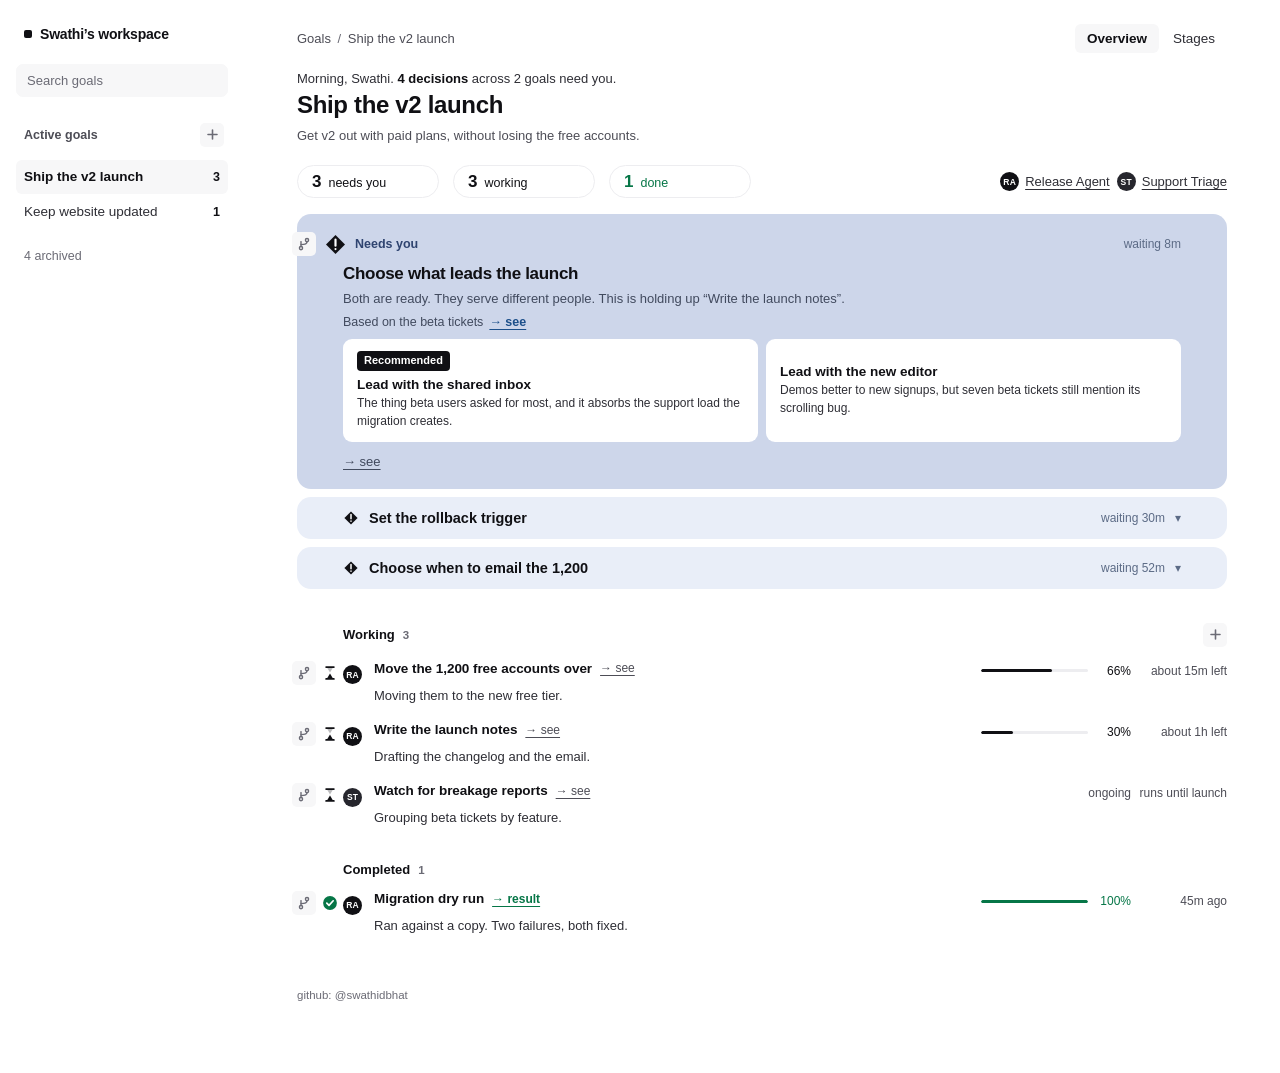
==== index.html @ 8995c0fb "Three calls to action, nothing else Every clickable label is now one of: → see, → result, + work. Wh" ====
<!doctype html>
<html lang="en">
  <head>
    <meta charset="utf-8" />
    <meta name="viewport" content="width=device-width, initial-scale=1" />
    <title>Goal Cockpit Prototype</title>
    <link rel="stylesheet" href="src/styles.css" />
  </head>
  <body>
    <svg width="0" height="0" style="position:absolute" aria-hidden="true">
      <defs>
        <symbol id="g-you" viewBox="0 0 16 16">
          <path d="M8 1.4 14.6 8 8 14.6 1.4 8Z" fill="#101014" />
          <path d="M8 4.6v4.2M8 11.1v.1" stroke="#fff" stroke-width="1.5" stroke-linecap="round" />
        </symbol>
        <symbol id="g-motion" viewBox="0 0 16 16">
          <path d="M4.1 2.1h7.8M4.1 13.9h7.8" fill="none" stroke="#101014" stroke-width="1.7" stroke-linecap="round" />
          <path d="M5.3 2.9h5.4L8 7.6Z" fill="#101014" opacity=".28" />
          <path d="M5.3 13.1h5.4L8 8.4Z" fill="#101014" />
        </symbol>
        <symbol id="g-done" viewBox="0 0 16 16">
          <circle cx="8" cy="8" r="6.9" fill="#067647" />
          <path d="m4.8 8.2 2.2 2.2 4.2-4.6" fill="none" stroke="#fff" stroke-width="1.7" stroke-linecap="round" stroke-linejoin="round" />
        </symbol>
        <symbol id="g-plus" viewBox="0 0 16 16"><path d="M8 3.2v9.6M3.2 8h9.6" /></symbol>
        <symbol id="g-branch" viewBox="0 0 16 16">
          <path d="M5 10.3V5.6" /><path d="M5 8.6c1.7 0 6-.4 6-2.9" />
          <circle cx="5" cy="12.1" r="1.6" /><circle cx="11" cy="4.1" r="1.6" />
        </symbol>
      </defs>
    </svg>

    <div class="frame">
    <div class="app">
      <aside class="sidebar">
        <div class="brand"><span class="mark"></span>Swathi’s workspace</div>
        <input class="goal-search" id="goalSearch" placeholder="Search goals" aria-label="Search goals" />
        <div class="side-head">
          <p class="label">Active goals</p>
          <button class="icon-add" id="addGoal" title="Add a goal" aria-label="Add a goal"><svg viewBox="0 0 16 16"><use href="#g-plus" /></svg></button>
        </div>
        <nav class="goals" id="goalList"></nav>
        <p class="side-empty" id="sideEmpty" style="display:none">No goals match.</p>
        <p class="archived">4 archived</p>
      </aside>

      <main>
        <div class="topline">
          <div class="crumbs">Goals <i>/</i> <span id="crumbGoal"></span><span id="crumbTail"></span></div>
          <div class="view-toggle"><button class="active" data-view="cockpit">Overview</button><button data-view="map">Stages</button></div>
        </div>
        <p class="greeting" id="greeting"></p>
        <h1 id="goalTitle"></h1>
        <p class="subtitle" id="goalSubtitle"></p>

        <div class="summary">
          <button class="stat you" data-filter="you"><b id="decisionCount">0</b><span>needs you</span></button>
          <button class="stat live" data-filter="motion"><b id="workCount">0</b><span>working</span></button>
          <button class="stat settled" data-filter="complete"><b id="completeCount">0</b><span>done</span></button>
          <div class="team" id="agentRoster"></div>
        </div>

        <section class="pane" id="cockpit">
          <div id="decisionZone"></div>
          <div id="workList"></div>
        </section>

        <section class="map-view" id="mapView">
          <div class="flow">
            <svg class="edge-layer" id="edgeLayer"></svg>
            <div class="col"><p class="colhead label">Learn</p><div id="colLearn"></div></div>
            <div class="col"><p class="colhead label">Decide</p><div id="colDecide"></div></div>
            <div class="col"><p class="colhead label">Build</p><div id="colBuild"></div></div>
          </div>
          <aside class="panel">
            <p class="p-state"><span id="panelGlyph"></span><span id="panelWord"></span></p>
            <h2 id="nodeTitle"></h2>
            <div id="panelMeter"></div>
            <p class="copy" id="nodeCopy"></p>
            <p class="p-why" id="nodeReason"></p>
            <div id="panelDep"></div>
            <div id="panelLatest"></div>
            <div id="panelResult"></div>
            <button class="panel-link p-add" id="branchFromNode">+ work</button>
          </aside>
        </section>

        <section class="chat-view" id="chatView">
          <div class="chat-top">
            <span id="chatAvatar"></span>
            <div class="chat-id"><h2 id="chatAgent"></h2><p id="chatContext"></p></div>
          </div>
          <div class="chat-thread" id="chatThread"></div>
          <div class="chat-composer">
            <input id="chatInput" aria-label="Message this agent" />
            <button class="primary" id="chatSend">Send</button>
          </div>
        </section>

        <p class="credit">github: @swathidbhat</p>
      </main>
    </div>
    </div>

    <div class="toast-wrap" id="toasts"></div>

    <div class="modal-backdrop" id="branchModal">
      <section class="modal" role="dialog" aria-modal="true" aria-labelledby="branchTitle">
        <div class="modal-top"><div><p class="label">Add work</p><h2 id="branchTitle">What do you want the agent to do?</h2></div><button class="close" data-close="branchModal">×</button></div>
        <p id="branchSource" class="source"></p>
        <p>It starts with everything the agents have worked out so far, then runs on its own, and stays visible on the goal.</p>
        <input id="branchName" />
        <p class="field-label label">What kind of work is it?</p>
        <div class="choices" id="branchKinds">
          <button class="choice selected" data-kind="Investigate"><b>Find something out</b><span>Look into a question before committing to anything.</span></button>
          <button class="choice" data-kind="Decide"><b>Get a decision</b><span>Put a choice in front of someone.</span></button>
          <button class="choice" data-kind="Create"><b>Make something</b><span>Produce a document, page, or draft.</span></button>
        </div>
        <div class="modal-footer"><button class="cancel" data-close="branchModal">Cancel</button><button class="primary" id="createBranch">+ work</button></div>
      </section>
    </div>

    <div class="modal-backdrop" id="proofModal">
      <section class="modal wide" role="dialog" aria-modal="true" aria-labelledby="proofTitle">
        <div class="modal-top"><div><p class="label">Completed work</p><h2 id="proofTitle"></h2></div><button class="close" data-close="proofModal">×</button></div>
        <div class="tabs" id="proofTabs">
          <button class="on" data-tab="result">Result</button>
          <button data-tab="reasoning">Reasoning</button>
          <button data-tab="sources">Sources</button>
        </div>
        <div class="tab-body" id="proofBody"></div>
      </section>
    </div>

    <script src="src/data.js"></script>
    <script src="src/app.js"></script>
  </body>
</html>
---- src/styles.css ----
:root {
  color-scheme: light;
  --canvas: #ffffff;
  --ink: #101014;
  --body: #2e2e35;
  --muted: #4d4d56;
  --faint: #6b6b75;
  --hair: #ededf0;
  --sunken: #f7f7f8;
  --panel: #cdd6ea;
  --panel-soft: #e9eef8;
  --done: #067647;
  --done-soft: #e7f4ed;
  --gutter: 46px;
  --col-progress: 150px;
  --col-when: 96px;
  --display: Optima, "Gill Sans", sans-serif;
  --sans: "Helvetica Neue", Helvetica, sans-serif;
}
* { box-sizing: border-box; }
body {
  margin: 0; color: var(--ink); background: var(--canvas);
  font-family: var(--sans); font-size: 13.5px; -webkit-font-smoothing: antialiased;
  font-variant-numeric: tabular-nums;
}
button, input { font: inherit; color: inherit; }
button { cursor: pointer; }
:focus-visible { outline: 2px solid var(--ink); outline-offset: 2px; border-radius: 3px; }
.gl { flex: 0 0 auto; width: 16px; height: 16px; }
.gl.lg { width: 23px; height: 23px; }
.label { color: var(--muted); font-size: 12.5px; font-weight: 600; }
.frame { overflow-x: auto; }
.app { min-width: 1010px; display: grid; grid-template-columns: 244px minmax(0, 1fr); min-height: 100vh; }

/* ---------- sidebar ---------- */
.sidebar { position: sticky; top: 0; align-self: start; padding: 26px 16px; }
.brand { display: flex; align-items: center; gap: 8px; padding: 0 8px; font-size: 14px; font-weight: 600; letter-spacing: -.015em; }
.mark { width: 8px; height: 8px; border-radius: 2px; background: var(--ink); }
.goal-search { width: 100%; margin: 22px 0 18px; padding: 8px 10px; color: var(--ink); border: 1px solid var(--sunken); border-radius: 7px; background: var(--sunken); outline: none; font-size: 13px; }
.goal-search:focus { border-color: var(--sunken); background: var(--sunken); }
.goal-search::placeholder { color: var(--faint); }
.side-head { display: flex; align-items: center; gap: 6px; padding: 0 4px 0 8px; }
.side-head .label { flex: 1; }
.goals { display: grid; gap: 1px; margin-top: 6px; }
.goal { display: flex; align-items: baseline; gap: 8px; width: 100%; padding: 8px; color: var(--body); text-align: left; border: 0; border-radius: 6px; background: none; font-size: 13.5px; line-height: 1.35; }
.goal:hover { background: var(--sunken); }
.goal.active { color: var(--ink); font-weight: 600; background: var(--sunken); }
.goal .badge { margin-left: auto; color: var(--ink); font-size: 12.5px; font-weight: 700; }
.goal .badge:empty { display: none; }
.goal.hidden { display: none; }
.side-empty { padding: 10px 8px; color: var(--faint); font-size: 12.5px; }
.archived { margin-top: 20px; padding: 0 8px; color: var(--faint); font-size: 12.5px; }

/* ---------- main ---------- */
main { width: min(1010px, 100%); padding: 24px 40px 72px; margin: 0 auto; }
.topline { display: flex; align-items: center; justify-content: space-between; gap: 16px; }
.crumbs { color: var(--muted); font-size: 13px; }
.crumbs i { padding: 0 3px; font-style: normal; color: var(--faint); }
.crumbs .link { cursor: pointer; }
.crumbs .link:hover { color: var(--ink); text-decoration: underline; }
.view-toggle { display: flex; gap: 2px; }
.view-toggle button { padding: 7px 12px; color: var(--body); border: 0; border-radius: 6px; background: none; font-size: 13.5px; }
.view-toggle button.active { color: var(--ink); background: var(--sunken); font-weight: 600; }
.greeting { margin: 18px 0 0; color: var(--body); font-size: 13px; }
.greeting b { color: var(--ink); font-weight: 600; }
h1 { margin: 5px 0 0; font-family: var(--display); font-size: 24px; font-weight: 600; letter-spacing: -.014em; line-height: 1.2; }
.subtitle { max-width: 560px; margin: 6px 0 0; color: var(--muted); font-size: 13px; line-height: 1.5; }

.summary { display: flex; align-items: center; gap: 14px; margin: 20px 0 16px; }
.stat { display: flex; flex: 0 0 auto; min-width: 142px; align-items: baseline; gap: 7px; padding: 7px 14px; border: 1px solid var(--hair); border-radius: 20px; background: var(--canvas); }
.stat:hover { border-color: var(--faint); }
.stat b { font-family: var(--display); font-size: 17px; font-weight: 600; line-height: 1; }
.stat span { color: var(--muted); font-size: 12.5px; font-weight: 500; }
.stat.you b, .stat.you span { color: var(--ink); }
.stat.live b, .stat.live span { color: var(--ink); }
.stat.settled b, .stat.settled span { color: var(--done); }
.stat.on { border-color: var(--ink); background: var(--sunken); }
.stat.on span { color: var(--ink); }
.team { display: flex; align-items: center; gap: 7px; margin-left: auto; }

/* ---------- agent identity ---------- */
.avatar { display: grid; place-items: center; flex: 0 0 auto; width: 24px; height: 24px; border-radius: 50%; color: #fff; font-size: 9.5px; font-weight: 700; letter-spacing: .02em; }
.avatar.sm { width: 19px; height: 19px; font-size: 8.5px; }
.avatar.lg { width: 30px; height: 30px; font-size: 11px; }
.row .who .name { display: none; }
.agent-link { display: inline-flex; align-items: center; gap: 6px; padding: 0; color: var(--body); text-align: left; border: 0; background: none; font-size: 13px; vertical-align: -4px; }
.agent-link:hover { color: var(--ink); }
.agent-link .name { text-decoration: underline; text-underline-offset: 3px; }

/* ---------- decisions ---------- */
.decision { padding: 18px var(--gutter) 20px; margin: 0 0 8px; border-radius: 14px; background: var(--panel); color: var(--ink); }
.decision .top { display: flex; align-items: center; gap: 8px; margin-left: calc(var(--gutter) * -1); }
.decision .branch-dot { margin-left: -5px; }
.decision .kicker { color: #2f4470; font-size: 12.5px; font-weight: 600; }
.decision .since { margin-left: auto; color: #5c6b86; font-size: 12px; }
.decision h3 { margin: 8px 0 4px; color: var(--ink); font-family: var(--display); font-size: 17px; font-weight: 600; letter-spacing: -.018em; line-height: 1.2; }
.decision .why { margin: 0 0 6px; color: #414a5e; font-size: 13px; line-height: 1.5; }
.basis-of { display: inline; margin-right: 6px; color: #414a5e; font-size: 12.5px; }
.basis { display: inline-flex; align-items: center; gap: 5px; margin: 0 0 10px; padding: 0; color: #1c4f8a; border: 0; background: none; font-size: 12.5px; font-weight: 600; text-decoration: underline; text-underline-offset: 3px; }
.basis:hover { text-decoration: underline; }
.options { display: grid; grid-template-columns: 1fr 1fr; gap: 8px; }
.option { position: relative; padding: 12px 14px; color: var(--ink); text-align: left; border: 0; border-radius: 9px; background: #ffffff; }
.option:hover { box-shadow: 0 2px 10px rgba(31,48,84,.16); }
.option b { display: block; margin-bottom: 3px; color: var(--ink); font-size: 13.5px; font-weight: 600; }
.option span { display: block; color: var(--body); font-size: 12px; line-height: 1.45; }
.option .rec { display: inline-block; margin-bottom: 6px; padding: 2px 7px; border-radius: 4px; background: var(--ink); color: #fff; font-size: 11px; font-weight: 600; }
.decision .acts { display: flex; align-items: center; gap: 14px; margin-top: 12px; }
.quiet-act { padding: 0; color: #414a5e; border: 0; background: none; font-size: 13px; text-decoration: underline; text-underline-offset: 3px; }
.quiet-act:hover { color: var(--ink); text-decoration: underline; }
/* collapsed: only the first decision is expanded */
.decision.folded { display: flex; align-items: center; gap: 10px; padding: 13px var(--gutter); background: var(--panel-soft); color: var(--ink); cursor: pointer; }
.decision.folded:hover { background: #dde5f4; }
.decision.folded .fold-title { color: var(--ink); font-size: 14.5px; font-weight: 600; }
.decision.folded .since { margin-left: auto; color: #5c6b86; }
.decision.folded .chev { color: #5c6b86; font-size: 12px; }

.clear { display: flex; align-items: center; gap: 16px; padding: 6px 0 22px var(--gutter); color: var(--body); font-size: 15px; }
.clear b { display: block; color: var(--ink); font-weight: 600; }
.clear p { margin: 3px 0 0; color: var(--faint); font-size: 13px; }

/* ---------- table ---------- */
.group, .row {
  display: grid; align-items: start;
  grid-template-columns: var(--gutter) minmax(0, 1fr) var(--col-progress) var(--col-when);
}
.group { align-items: center; padding: 26px 0 6px; }
.group .g-label { display: flex; grid-column: 2; align-items: baseline; gap: 8px; }
.section { color: var(--ink); font-size: 13px; font-weight: 600; }
.group .count { color: var(--faint); font-size: 11.5px; font-weight: 700; }
.row { align-items: start; padding: 8px 0 9px; border-radius: 7px; font-size: 13.5px; }
.row { cursor: pointer; }
.row:hover { background: var(--sunken); }
.row .icons { display: flex; align-items: center; gap: 6px; margin-left: -5px; }
.row .body { display: grid; min-width: 0; grid-template-columns: 21px minmax(0, 1fr); gap: 10px; align-items: start; }
.row .headline { display: flex; grid-column: 2; align-items: center; gap: 8px; }
.row .name { flex: 0 1 auto; overflow: hidden; text-overflow: ellipsis; white-space: nowrap; font-size: 13.5px; font-weight: 550; letter-spacing: -.004em; }
.row .who { grid-row: 1 / span 2; padding-top: 1px; }
.row .note { display: block; grid-column: 2; margin-top: 1px; color: var(--body); font-size: 13px; font-weight: 400; line-height: 1.4; }
.row .proof { flex: 0 0 auto; padding: 0; color: var(--done); border: 0; background: none; font-size: 12px; font-weight: 600; text-decoration: underline; text-underline-offset: 3px; }
.row .proof:hover { text-decoration: underline; }
.meter { display: flex; align-items: center; gap: 9px; padding-top: 3px; }
.bar { flex: 1; height: 3px; border-radius: 2px; background: var(--hair); overflow: hidden; }
.bar i { display: block; height: 100%; border-radius: 2px; background: var(--ink); }
.pct { width: 34px; color: var(--ink); font-size: 12px; text-align: right; }
.eta { display: none; }
.ongoing { display: block; padding-top: 3px; color: var(--muted); font-size: 12px; text-align: right; }
.row.complete .bar i { background: var(--done); }
.row.complete .pct { color: var(--done); }
.status { padding-top: 3px; color: var(--muted); font-size: 12px; text-align: right; white-space: nowrap; }
.tick { flex: 0 0 auto; padding: 0; color: var(--muted); border: 0; background: none; font-size: 12px; text-decoration: underline; text-underline-offset: 3px; }
.tick:hover { color: var(--done); }
.row.is-branch .name::before { content: "Follow-up"; margin-right: 7px; padding: 1px 6px; border-radius: 4px; background: var(--sunken); color: var(--muted); font-size: 11px; font-weight: 600; vertical-align: 1px; }

/* ---------- flow ---------- */
.map-view { display: none; }
.map-view.visible { display: grid; grid-template-columns: minmax(0, 1fr) 232px; gap: 34px; }
.flow { position: relative; display: grid; grid-template-columns: repeat(3, minmax(0, 1fr)); gap: 52px; min-height: 300px; }
.edge-layer { position: absolute; inset: 0; z-index: 0; width: 100%; height: 100%; pointer-events: none; }
.edge-layer path { fill: none; stroke: #dcdce2; stroke-width: 1; }
.edge-layer path.dash { stroke-dasharray: 3 4; }
.col { position: relative; z-index: 1; }
.colhead { margin: 0 0 8px; padding-bottom: 2px; }
.node { display: flex; align-items: flex-start; gap: 9px; width: 100%; margin-bottom: 3px; padding: 10px 9px 11px 5px; text-align: left; border: 0; border-radius: 7px; background: none; }
.node .gl { margin-top: 1px; }
.node:hover, .node.selected { background: var(--sunken); }
.node b { display: block; font-size: 13px; font-weight: 600; letter-spacing: -.005em; line-height: 1.3; }
.node span { display: block; margin-top: 4px; color: var(--body); font-size: 12px; }
.node .meter { width: 100%; margin-top: 7px; padding-top: 0; }
.node.you b { color: var(--ink); }

.panel .p-state { display: flex; align-items: center; gap: 7px; color: var(--muted); font-size: 12.5px; font-weight: 600; }
.panel .p-state .gl { width: 14px; height: 14px; }
.panel h2 { margin: 9px 0 10px; font-family: var(--display); font-size: 17px; font-weight: 600; letter-spacing: -.014em; line-height: 1.3; }
.panel .copy { margin: 0; color: var(--body); font-size: 13.5px; line-height: 1.6; }
.p-why { margin: 13px 0 0; font-size: 14px; font-weight: 600; line-height: 1.55; }
.p-dep { margin-top: 16px; padding: 10px 12px; border-radius: 8px; background: var(--sunken); font-size: 12.5px; line-height: 1.5; }
.p-dep span { color: var(--faint); }
.p-dep b { display: block; margin-top: 2px; font-weight: 600; }
.p-latest { margin-top: 22px; }
.p-latest .who { display: flex; align-items: center; gap: 7px; font-size: 12.5px; font-weight: 600; }
.p-latest .said { margin: 7px 0 9px; color: var(--body); font-size: 13px; line-height: 1.55; }
.p-result { margin-top: 22px; }
.p-result .name { display: block; font-size: 13px; font-weight: 600; }
.p-result .sub { display: block; margin: 3px 0 8px; color: var(--faint); font-size: 12px; }
.panel-link { display: block; padding: 0; margin-top: 7px; color: var(--ink); text-align: left; border: 0; background: none; font-size: 12.5px; font-weight: 600; line-height: 1.5; text-decoration: underline; text-underline-offset: 3px; }
.panel-link:hover:enabled { color: var(--ink); text-decoration: underline; }
.p-add { margin-top: 22px; }

/* ---------- feedback ---------- */
.rate { display: inline-flex; align-items: center; gap: 2px; margin-left: 8px; }
.rate button { padding: 2px 4px; color: var(--faint); border: 0; border-radius: 4px; background: none; font-size: 12px; line-height: 1; }
.rate button:hover { color: var(--body); background: var(--sunken); }
.rate button.on { color: var(--done); }
.rate button.on.down { color: var(--ink); }

/* ---------- chat ---------- */
.chat-view { display: none; }
.chat-view.visible { display: flex; flex-direction: column; min-height: 62vh; }
.chat-top { display: flex; align-items: center; gap: 12px; margin-top: 22px; padding-bottom: 4px; }
.chat-id h2 { margin: 0; font-family: var(--display); font-size: 21px; font-weight: 600; letter-spacing: -.018em; }
.chat-id p { margin: 5px 0 0; color: var(--faint); font-size: 13.5px; }
.chat-thread { flex: 1; padding: 22px 0 8px; }
.msg { display: flex; gap: 11px; max-width: 640px; margin-bottom: 20px; }
.msg .said { font-size: 14px; line-height: 1.62; }
.msg .foot { display: flex; align-items: center; margin-top: 6px; color: var(--muted); font-size: 12px; }
.msg.self { max-width: 640px; margin-left: auto; flex-direction: row-reverse; }
.msg.self .avatar { background: var(--ink); }
.msg.self .bubble { padding: 10px 13px; border-radius: 12px 12px 3px 12px; background: var(--sunken); }
.msg.self .foot { justify-content: flex-end; }
.chat-composer { display: flex; gap: 9px; padding-top: 20px; }
.chat-composer input { flex: 1; max-width: 560px; padding: 11px 13px; border: 1px solid var(--sunken); border-radius: 8px; background: var(--sunken); outline: none; font-size: 14px; }
.chat-composer input:focus { border-color: var(--sunken); background: var(--sunken); }

/* ---------- controls ---------- */
.icon-add, .branch-dot { display: grid; place-items: center; flex: 0 0 auto; padding: 0; border: 0; border-radius: 5px; background: none; }
.icon-add { width: 24px; height: 24px; background: var(--sunken); }
.icon-add svg { width: 15px; height: 15px; stroke: var(--faint); fill: none; stroke-width: 1.7; stroke-linecap: round; }
.icon-add:hover { background: var(--sunken); }
.icon-add:hover svg { stroke: var(--ink); }
.branch-dot { width: 24px; height: 24px; background: var(--sunken); }
.branch-dot svg { width: 16px; height: 16px; stroke: var(--faint); fill: none; stroke-width: 1.4; stroke-linecap: round; }
.branch-dot:hover { background: var(--sunken); }
.branch-dot:hover svg { stroke: var(--ink); }
.primary { padding: 9px 15px; color: #fff; border: 0; border-radius: 7px; background: var(--ink); font-size: 13px; font-weight: 600; }
.primary:hover { background: #2c2c33; }

/* ---------- modals ---------- */
.modal-backdrop { display: none; position: fixed; inset: 0; z-index: 20; align-items: center; justify-content: center; padding: 20px; background: rgba(43,15,29,.3); }
.modal-backdrop.open { display: flex; }
.modal { width: 440px; padding: 24px; border-radius: 12px; background: var(--canvas); box-shadow: 0 24px 60px rgba(43,15,29,.2); }
.modal.wide { width: 560px; }
.modal-top { display: flex; justify-content: space-between; align-items: flex-start; gap: 16px; }
.modal h2 { margin: 4px 0 0; font-family: var(--display); font-size: 19px; font-weight: 600; letter-spacing: -.016em; }
.modal > p { margin: 10px 0 14px; color: var(--body); font-size: 13.5px; line-height: 1.55; }
.source { margin: 10px 0 0; color: var(--ink); font-size: 12.5px; }
.close { padding: 0 4px; color: var(--faint); border: 0; background: none; font-size: 17px; }
.close:hover { color: var(--ink); }
.field-label { display: block; margin: 14px 0 6px; }
.modal input { width: 100%; padding: 10px 11px; border: 1px solid var(--sunken); border-radius: 7px; background: var(--sunken); outline: none; font-size: 14px; }
.modal input:focus { border-color: var(--sunken); background: var(--sunken); }
.choices { display: grid; gap: 6px; margin-top: 9px; }
.choice { width: 100%; padding: 11px; text-align: left; border: 1px solid var(--sunken); border-radius: 8px; background: var(--sunken); font-size: 13px; }
.choice:hover { border-color: #eeeef1; background: #eeeef1; }
.choice.selected { border-color: var(--sunken); background: var(--sunken); }
.choice b { display: block; margin-bottom: 3px; font-size: 13px; font-weight: 600; }
.choice span { color: var(--body); font-size: 12.5px; }
.modal-footer { display: flex; justify-content: flex-end; gap: 10px; margin-top: 18px; }
.cancel { padding: 9px 8px; color: var(--body); border: 0; background: none; font-size: 13px; }
.tabs { display: flex; gap: 4px; margin: 16px 0 14px; }
.tabs button { padding: 6px 11px; color: var(--muted); border: 0; border-radius: 7px; background: none; font-size: 13px; font-weight: 600; }
.tabs button.on { color: #fff; background: var(--ink); }
.tab-body { color: var(--body); font-size: 13.5px; line-height: 1.65; }
.tab-body ul { margin: 0; padding-left: 18px; }
.tab-body li { margin-bottom: 7px; }

/* ---------- toast ---------- */
.toast-wrap { position: fixed; right: 22px; bottom: 22px; z-index: 40; display: flex; flex-direction: column; gap: 8px; align-items: flex-end; }
.toast { display: flex; align-items: center; gap: 12px; padding: 11px 14px; border-radius: 9px; background: var(--ink); color: #fff; font-size: 13px; box-shadow: 0 12px 30px rgba(43,15,29,.26); }
.toast button { padding: 0; color: #7fd0a8; border: 0; background: none; font-size: 13px; font-weight: 600; }
.toast button:hover { text-decoration: underline; }

.credit { margin: 44px 0 0; color: var(--faint); font-size: 11.5px; }
@media (prefers-reduced-motion: no-preference) { .toast { animation: rise .18s ease-out; } }
@keyframes rise { from { transform: translateY(6px); opacity: 0; } }
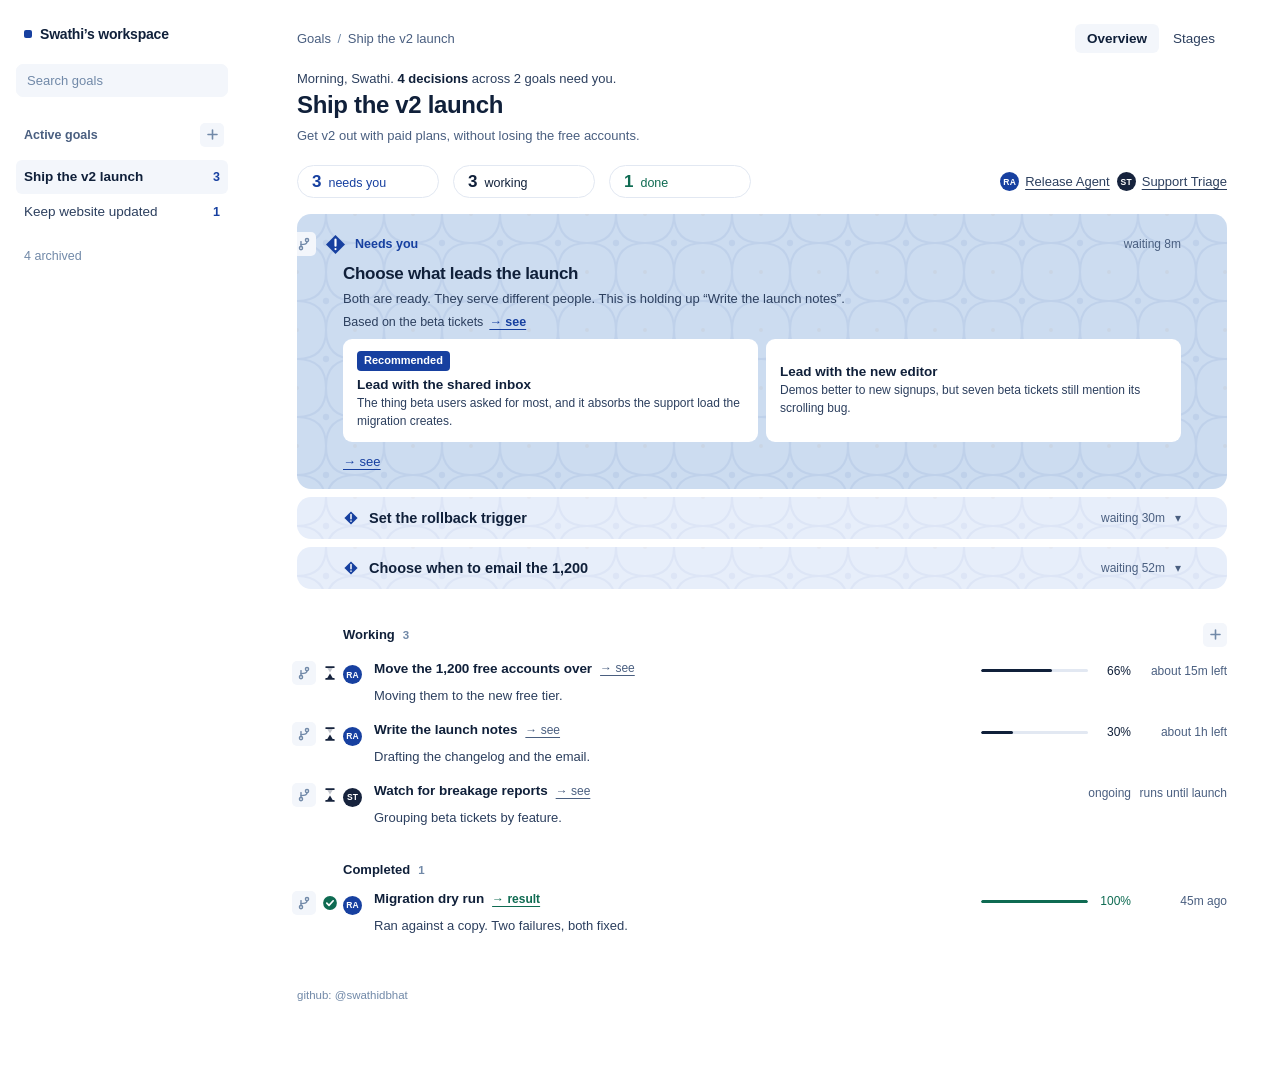
==== commit 3d891849: "Azulejo palette, and the tile motif used twice Colour taken from the Andalusian tile: cobalt #1740a0" ====
--- a/index.html
+++ b/index.html
@@ -10,16 +10,16 @@
     <svg width="0" height="0" style="position:absolute" aria-hidden="true">
       <defs>
         <symbol id="g-you" viewBox="0 0 16 16">
-          <path d="M8 1.4 14.6 8 8 14.6 1.4 8Z" fill="#101014" />
+          <path d="M8 1.4 14.6 8 8 14.6 1.4 8Z" fill="#1740a0" />
           <path d="M8 4.6v4.2M8 11.1v.1" stroke="#fff" stroke-width="1.5" stroke-linecap="round" />
         </symbol>
         <symbol id="g-motion" viewBox="0 0 16 16">
-          <path d="M4.1 2.1h7.8M4.1 13.9h7.8" fill="none" stroke="#101014" stroke-width="1.7" stroke-linecap="round" />
-          <path d="M5.3 2.9h5.4L8 7.6Z" fill="#101014" opacity=".28" />
-          <path d="M5.3 13.1h5.4L8 8.4Z" fill="#101014" />
+          <path d="M4.1 2.1h7.8M4.1 13.9h7.8" fill="none" stroke="#16233d" stroke-width="1.7" stroke-linecap="round" />
+          <path d="M5.3 2.9h5.4L8 7.6Z" fill="#16233d" opacity=".26" />
+          <path d="M5.3 13.1h5.4L8 8.4Z" fill="#16233d" />
         </symbol>
         <symbol id="g-done" viewBox="0 0 16 16">
-          <circle cx="8" cy="8" r="6.9" fill="#067647" />
+          <circle cx="8" cy="8" r="6.9" fill="#0f6b52" />
           <path d="m4.8 8.2 2.2 2.2 4.2-4.6" fill="none" stroke="#fff" stroke-width="1.7" stroke-linecap="round" stroke-linejoin="round" />
         </symbol>
         <symbol id="g-plus" viewBox="0 0 16 16"><path d="M8 3.2v9.6M3.2 8h9.6" /></symbol>
--- a/src/styles.css
+++ b/src/styles.css
@@ -1,16 +1,18 @@
 :root {
   color-scheme: light;
   --canvas: #ffffff;
-  --ink: #101014;
-  --body: #2e2e35;
-  --muted: #4d4d56;
-  --faint: #6b6b75;
-  --hair: #ededf0;
-  --sunken: #f7f7f8;
-  --panel: #cdd6ea;
-  --panel-soft: #e9eef8;
-  --done: #067647;
-  --done-soft: #e7f4ed;
+  --ink: #10203a;
+  --body: #2c3f5e;
+  --muted: #4a5f80;
+  --faint: #7189a8;
+  --hair: #e2e8f2;
+  --sunken: #f3f6fb;
+  --panel: #ccdcf0;
+  --panel-soft: #e7eefa;
+  --cobalt: #1740a0;
+  --grout: #b07a4a;
+  --done: #0f6b52;
+  --done-soft: #e4f0eb;
   --gutter: 46px;
   --col-progress: 150px;
   --col-when: 96px;
@@ -35,7 +37,7 @@
 /* ---------- sidebar ---------- */
 .sidebar { position: sticky; top: 0; align-self: start; padding: 26px 16px; }
 .brand { display: flex; align-items: center; gap: 8px; padding: 0 8px; font-size: 14px; font-weight: 600; letter-spacing: -.015em; }
-.mark { width: 8px; height: 8px; border-radius: 2px; background: var(--ink); }
+.mark { width: 8px; height: 8px; border-radius: 2px; background: var(--cobalt); }
 .goal-search { width: 100%; margin: 22px 0 18px; padding: 8px 10px; color: var(--ink); border: 1px solid var(--sunken); border-radius: 7px; background: var(--sunken); outline: none; font-size: 13px; }
 .goal-search:focus { border-color: var(--sunken); background: var(--sunken); }
 .goal-search::placeholder { color: var(--faint); }
@@ -45,7 +47,7 @@
 .goal { display: flex; align-items: baseline; gap: 8px; width: 100%; padding: 8px; color: var(--body); text-align: left; border: 0; border-radius: 6px; background: none; font-size: 13.5px; line-height: 1.35; }
 .goal:hover { background: var(--sunken); }
 .goal.active { color: var(--ink); font-weight: 600; background: var(--sunken); }
-.goal .badge { margin-left: auto; color: var(--ink); font-size: 12.5px; font-weight: 700; }
+.goal .badge { margin-left: auto; color: var(--cobalt); font-size: 12.5px; font-weight: 700; }
 .goal .badge:empty { display: none; }
 .goal.hidden { display: none; }
 .side-empty { padding: 10px 8px; color: var(--faint); font-size: 12.5px; }
@@ -71,7 +73,7 @@
 .stat:hover { border-color: var(--faint); }
 .stat b { font-family: var(--display); font-size: 17px; font-weight: 600; line-height: 1; }
 .stat span { color: var(--muted); font-size: 12.5px; font-weight: 500; }
-.stat.you b, .stat.you span { color: var(--ink); }
+.stat.you b, .stat.you span { color: var(--cobalt); }
 .stat.live b, .stat.live span { color: var(--ink); }
 .stat.settled b, .stat.settled span { color: var(--done); }
 .stat.on { border-color: var(--ink); background: var(--sunken); }
@@ -88,31 +90,36 @@
 .agent-link .name { text-decoration: underline; text-underline-offset: 3px; }
 
 /* ---------- decisions ---------- */
-.decision { padding: 18px var(--gutter) 20px; margin: 0 0 8px; border-radius: 14px; background: var(--panel); color: var(--ink); }
+.decision { position: relative; overflow: hidden; padding: 18px var(--gutter) 20px; margin: 0 0 8px; border-radius: 14px; background: var(--panel); color: var(--ink); }
+/* the glaze: an azulejo lattice, faint enough to read as texture rather than pattern */
+.decision::before { content: ""; position: absolute; inset: 0; opacity: .07; pointer-events: none;
+  background-image: url("data:image/svg+xml,%3Csvg xmlns='http://www.w3.org/2000/svg' width='44' height='44' viewBox='0 0 44 44'%3E%3Cg fill='none' stroke='%231740a0' stroke-width='1.6'%3E%3Cpath d='M0 22Q22 22 22 0'/%3E%3Cpath d='M22 0Q22 22 44 22'/%3E%3Cpath d='M44 22Q22 22 22 44'/%3E%3Cpath d='M22 44Q22 22 0 22'/%3E%3C/g%3E%3Ccircle cx='22' cy='22' r='2.4' fill='%231740a0'/%3E%3Ccircle cx='0' cy='0' r='1.5' fill='%23b07a4a'/%3E%3Ccircle cx='44' cy='0' r='1.5' fill='%23b07a4a'/%3E%3Ccircle cx='0' cy='44' r='1.5' fill='%23b07a4a'/%3E%3Ccircle cx='44' cy='44' r='1.5' fill='%23b07a4a'/%3E%3C/svg%3E"); background-size: 58px 58px; }
+.decision > * { position: relative; }
 .decision .top { display: flex; align-items: center; gap: 8px; margin-left: calc(var(--gutter) * -1); }
 .decision .branch-dot { margin-left: -5px; }
-.decision .kicker { color: #2f4470; font-size: 12.5px; font-weight: 600; }
-.decision .since { margin-left: auto; color: #5c6b86; font-size: 12px; }
+.decision .kicker { color: var(--cobalt); font-size: 12.5px; font-weight: 600; }
+.decision .since { margin-left: auto; color: var(--muted); font-size: 12px; }
 .decision h3 { margin: 8px 0 4px; color: var(--ink); font-family: var(--display); font-size: 17px; font-weight: 600; letter-spacing: -.018em; line-height: 1.2; }
-.decision .why { margin: 0 0 6px; color: #414a5e; font-size: 13px; line-height: 1.5; }
-.basis-of { display: inline; margin-right: 6px; color: #414a5e; font-size: 12.5px; }
-.basis { display: inline-flex; align-items: center; gap: 5px; margin: 0 0 10px; padding: 0; color: #1c4f8a; border: 0; background: none; font-size: 12.5px; font-weight: 600; text-decoration: underline; text-underline-offset: 3px; }
+.decision .why { margin: 0 0 6px; color: var(--body); font-size: 13px; line-height: 1.5; }
+.basis-of { display: inline; margin-right: 6px; color: var(--body); font-size: 12.5px; }
+.basis { display: inline-flex; align-items: center; gap: 5px; margin: 0 0 10px; padding: 0; color: var(--cobalt); border: 0; background: none; font-size: 12.5px; font-weight: 600; text-decoration: underline; text-underline-offset: 3px; }
 .basis:hover { text-decoration: underline; }
 .options { display: grid; grid-template-columns: 1fr 1fr; gap: 8px; }
 .option { position: relative; padding: 12px 14px; color: var(--ink); text-align: left; border: 0; border-radius: 9px; background: #ffffff; }
-.option:hover { box-shadow: 0 2px 10px rgba(31,48,84,.16); }
+.option:hover { box-shadow: 0 2px 12px rgba(16,32,58,.18); }
 .option b { display: block; margin-bottom: 3px; color: var(--ink); font-size: 13.5px; font-weight: 600; }
 .option span { display: block; color: var(--body); font-size: 12px; line-height: 1.45; }
-.option .rec { display: inline-block; margin-bottom: 6px; padding: 2px 7px; border-radius: 4px; background: var(--ink); color: #fff; font-size: 11px; font-weight: 600; }
+.option .rec { display: inline-block; margin-bottom: 6px; padding: 2px 7px; border-radius: 4px; background: var(--cobalt); color: #fff; font-size: 11px; font-weight: 600; }
 .decision .acts { display: flex; align-items: center; gap: 14px; margin-top: 12px; }
-.quiet-act { padding: 0; color: #414a5e; border: 0; background: none; font-size: 13px; text-decoration: underline; text-underline-offset: 3px; }
+.quiet-act { padding: 0; color: var(--cobalt); border: 0; background: none; font-size: 13px; text-decoration: underline; text-underline-offset: 3px; }
 .quiet-act:hover { color: var(--ink); text-decoration: underline; }
 /* collapsed: only the first decision is expanded */
 .decision.folded { display: flex; align-items: center; gap: 10px; padding: 13px var(--gutter); background: var(--panel-soft); color: var(--ink); cursor: pointer; }
-.decision.folded:hover { background: #dde5f4; }
+.decision.folded::before { opacity: .05; }
+.decision.folded:hover { background: #dbe6f7; }
 .decision.folded .fold-title { color: var(--ink); font-size: 14.5px; font-weight: 600; }
-.decision.folded .since { margin-left: auto; color: #5c6b86; }
-.decision.folded .chev { color: #5c6b86; font-size: 12px; }
+.decision.folded .since { margin-left: auto; color: var(--muted); }
+.decision.folded .chev { color: var(--muted); font-size: 12px; }
 
 .clear { display: flex; align-items: center; gap: 16px; padding: 6px 0 22px var(--gutter); color: var(--body); font-size: 15px; }
 .clear b { display: block; color: var(--ink); font-weight: 600; }
@@ -156,7 +163,7 @@
 .map-view.visible { display: grid; grid-template-columns: minmax(0, 1fr) 232px; gap: 34px; }
 .flow { position: relative; display: grid; grid-template-columns: repeat(3, minmax(0, 1fr)); gap: 52px; min-height: 300px; }
 .edge-layer { position: absolute; inset: 0; z-index: 0; width: 100%; height: 100%; pointer-events: none; }
-.edge-layer path { fill: none; stroke: #dcdce2; stroke-width: 1; }
+.edge-layer path { fill: none; stroke: #c9d6e8; stroke-width: 1; }
 .edge-layer path.dash { stroke-dasharray: 3 4; }
 .col { position: relative; z-index: 1; }
 .colhead { margin: 0 0 8px; padding-bottom: 2px; }
@@ -166,7 +173,7 @@
 .node b { display: block; font-size: 13px; font-weight: 600; letter-spacing: -.005em; line-height: 1.3; }
 .node span { display: block; margin-top: 4px; color: var(--body); font-size: 12px; }
 .node .meter { width: 100%; margin-top: 7px; padding-top: 0; }
-.node.you b { color: var(--ink); }
+.node.you b { color: var(--cobalt); }
 
 .panel .p-state { display: flex; align-items: center; gap: 7px; color: var(--muted); font-size: 12.5px; font-weight: 600; }
 .panel .p-state .gl { width: 14px; height: 14px; }
@@ -221,8 +228,8 @@
 .branch-dot svg { width: 16px; height: 16px; stroke: var(--faint); fill: none; stroke-width: 1.4; stroke-linecap: round; }
 .branch-dot:hover { background: var(--sunken); }
 .branch-dot:hover svg { stroke: var(--ink); }
-.primary { padding: 9px 15px; color: #fff; border: 0; border-radius: 7px; background: var(--ink); font-size: 13px; font-weight: 600; }
-.primary:hover { background: #2c2c33; }
+.primary { padding: 9px 15px; color: #fff; border: 0; border-radius: 7px; background: var(--cobalt); font-size: 13px; font-weight: 600; }
+.primary:hover { background: #123480; }
 
 /* ---------- modals ---------- */
 .modal-backdrop { display: none; position: fixed; inset: 0; z-index: 20; align-items: center; justify-content: center; padding: 20px; background: rgba(43,15,29,.3); }
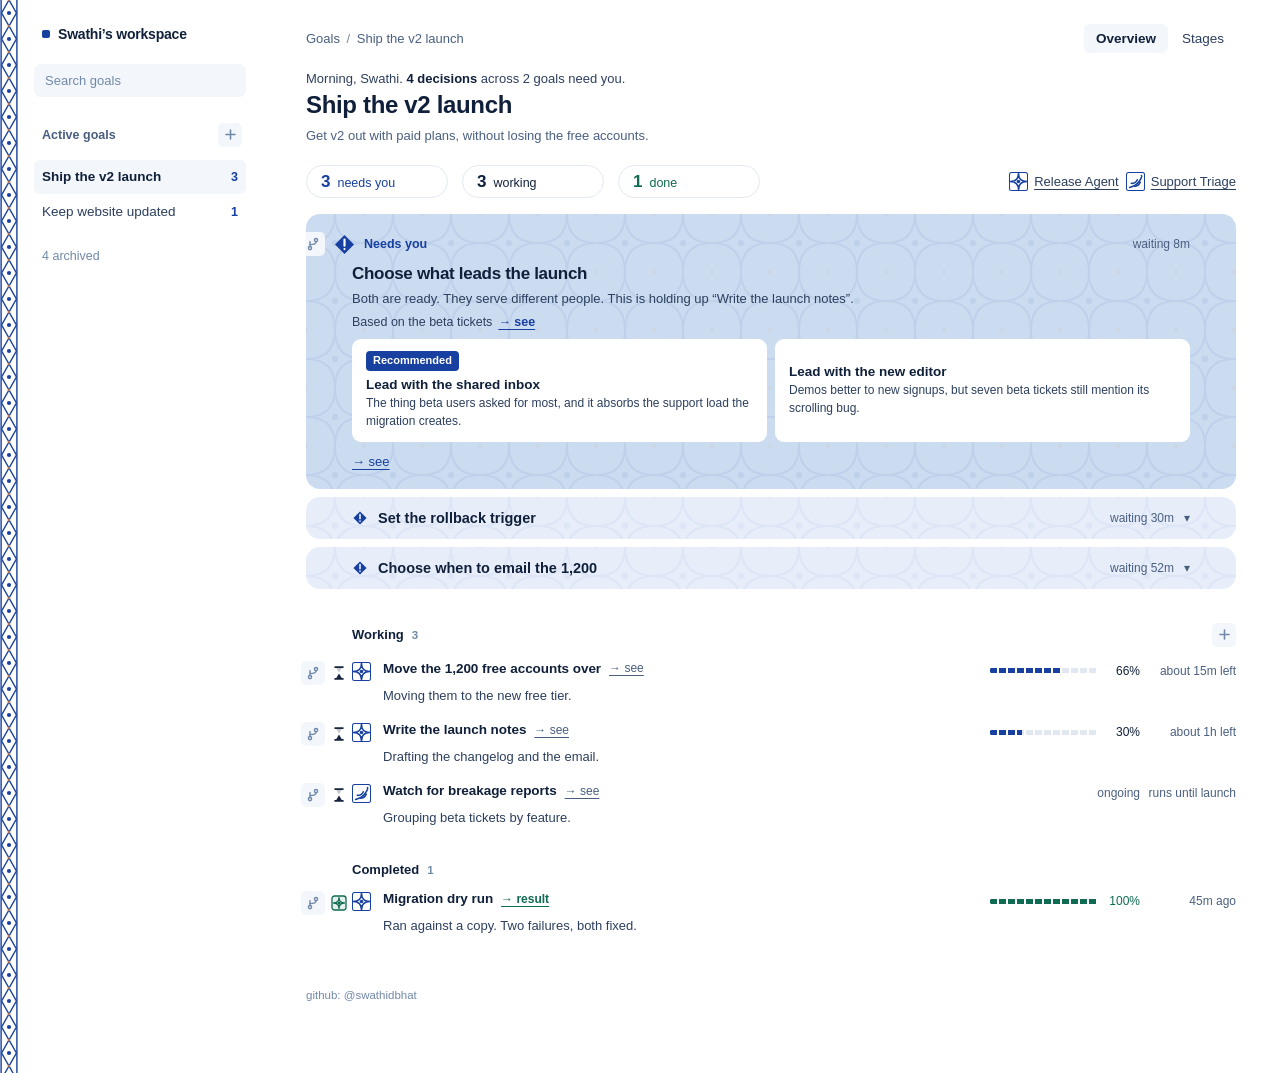
==== commit e112d006: "Replace the alternate scenarios; carry them to the tile avatars New goals: getting a deck ready for " ====
--- a/index.html
+++ b/index.html
@@ -19,8 +19,11 @@
           <path d="M5.3 13.1h5.4L8 8.4Z" fill="#16233d" />
         </symbol>
         <symbol id="g-done" viewBox="0 0 16 16">
-          <circle cx="8" cy="8" r="6.9" fill="#0f6b52" />
-          <path d="m4.8 8.2 2.2 2.2 4.2-4.6" fill="none" stroke="#fff" stroke-width="1.7" stroke-linecap="round" stroke-linejoin="round" />
+          <rect x="1" y="1" width="14" height="14" rx="2.5" fill="#e4f0eb" stroke="#0f6b52" stroke-width="1.3" />
+          <g fill="none" stroke="#0f6b52" stroke-width="1.3" stroke-linecap="round">
+            <path d="M2.6 8Q8 8 8 2.6M8 2.6Q8 8 13.4 8M13.4 8Q8 8 8 13.4M8 13.4Q8 8 2.6 8" />
+          </g>
+          <circle cx="8" cy="8" r="1.3" fill="#0f6b52" />
         </symbol>
         <symbol id="g-plus" viewBox="0 0 16 16"><path d="M8 3.2v9.6M3.2 8h9.6" /></symbol>
         <symbol id="g-branch" viewBox="0 0 16 16">
--- a/src/styles.css
+++ b/src/styles.css
@@ -32,7 +32,10 @@
 .gl.lg { width: 23px; height: 23px; }
 .label { color: var(--muted); font-size: 12.5px; font-weight: 600; }
 .frame { overflow-x: auto; }
-.app { min-width: 1010px; display: grid; grid-template-columns: 244px minmax(0, 1fr); min-height: 100vh; }
+.app { position: relative; min-width: 1010px; display: grid; grid-template-columns: 244px minmax(0, 1fr); min-height: 100vh; padding-left: 18px; }
+/* the narrow border tile that runs down the edge of the reference panel */
+.app::before { content: ""; position: absolute; left: 0; top: 0; bottom: 0; width: 18px;
+  background-image: url("data:image/svg+xml,%3Csvg xmlns='http://www.w3.org/2000/svg' width='18' height='26' viewBox='0 0 18 26'%3E%3Crect width='18' height='26' fill='%23ffffff'/%3E%3Cg fill='none' stroke='%231740a0' stroke-width='1.4'%3E%3Cpath d='M9 0L16.4 13L9 26L1.6 13Z'/%3E%3Cpath d='M1.1 0v26M16.9 0v26'/%3E%3C/g%3E%3Ccircle cx='9' cy='13' r='2.1' fill='%231740a0'/%3E%3Ccircle cx='9' cy='0' r='1.3' fill='%23b07a4a'/%3E%3Ccircle cx='9' cy='26' r='1.3' fill='%23b07a4a'/%3E%3C/svg%3E"); background-size: 18px 26px; background-repeat: repeat-y; }
 
 /* ---------- sidebar ---------- */
 .sidebar { position: sticky; top: 0; align-self: start; padding: 26px 16px; }
@@ -81,9 +84,12 @@
 .team { display: flex; align-items: center; gap: 7px; margin-left: auto; }
 
 /* ---------- agent identity ---------- */
-.avatar { display: grid; place-items: center; flex: 0 0 auto; width: 24px; height: 24px; border-radius: 50%; color: #fff; font-size: 9.5px; font-weight: 700; letter-spacing: .02em; }
-.avatar.sm { width: 19px; height: 19px; font-size: 8.5px; }
-.avatar.lg { width: 30px; height: 30px; font-size: 11px; }
+.avatar { display: grid; place-items: center; flex: 0 0 auto; width: 24px; height: 24px; border-radius: 3px;
+  background: #fff; box-shadow: inset 0 0 0 1px var(--cobalt); overflow: hidden; }
+.avatar svg { width: 100%; height: 100%; display: block; }
+.avatar.self-mark { width: auto; padding: 0 7px; color: var(--cobalt); background: var(--panel-soft); box-shadow: none; font-size: 10.5px; font-weight: 600; }
+.avatar.sm { width: 19px; height: 19px; border-radius: 2.5px; }
+.avatar.lg { width: 30px; height: 30px; border-radius: 4px; }
 .row .who .name { display: none; }
 .agent-link { display: inline-flex; align-items: center; gap: 6px; padding: 0; color: var(--body); text-align: left; border: 0; background: none; font-size: 13px; vertical-align: -4px; }
 .agent-link:hover { color: var(--ink); }
@@ -146,8 +152,10 @@
 .row .proof { flex: 0 0 auto; padding: 0; color: var(--done); border: 0; background: none; font-size: 12px; font-weight: 600; text-decoration: underline; text-underline-offset: 3px; }
 .row .proof:hover { text-decoration: underline; }
 .meter { display: flex; align-items: center; gap: 9px; padding-top: 3px; }
-.bar { flex: 1; height: 3px; border-radius: 2px; background: var(--hair); overflow: hidden; }
-.bar i { display: block; height: 100%; border-radius: 2px; background: var(--ink); }
+.bar { flex: 1; height: 5px; border-radius: 1px; background: var(--hair); overflow: hidden;
+  -webkit-mask-image: repeating-linear-gradient(90deg, #000 0 7px, transparent 7px 9px);
+  mask-image: repeating-linear-gradient(90deg, #000 0 7px, transparent 7px 9px); }
+.bar i { display: block; height: 100%; background: var(--cobalt); }
 .pct { width: 34px; color: var(--ink); font-size: 12px; text-align: right; }
 .eta { display: none; }
 .ongoing { display: block; padding-top: 3px; color: var(--muted); font-size: 12px; text-align: right; }
@@ -211,7 +219,7 @@
 .msg .said { font-size: 14px; line-height: 1.62; }
 .msg .foot { display: flex; align-items: center; margin-top: 6px; color: var(--muted); font-size: 12px; }
 .msg.self { max-width: 640px; margin-left: auto; flex-direction: row-reverse; }
-.msg.self .avatar { background: var(--ink); }
+
 .msg.self .bubble { padding: 10px 13px; border-radius: 12px 12px 3px 12px; background: var(--sunken); }
 .msg.self .foot { justify-content: flex-end; }
 .chat-composer { display: flex; gap: 9px; padding-top: 20px; }
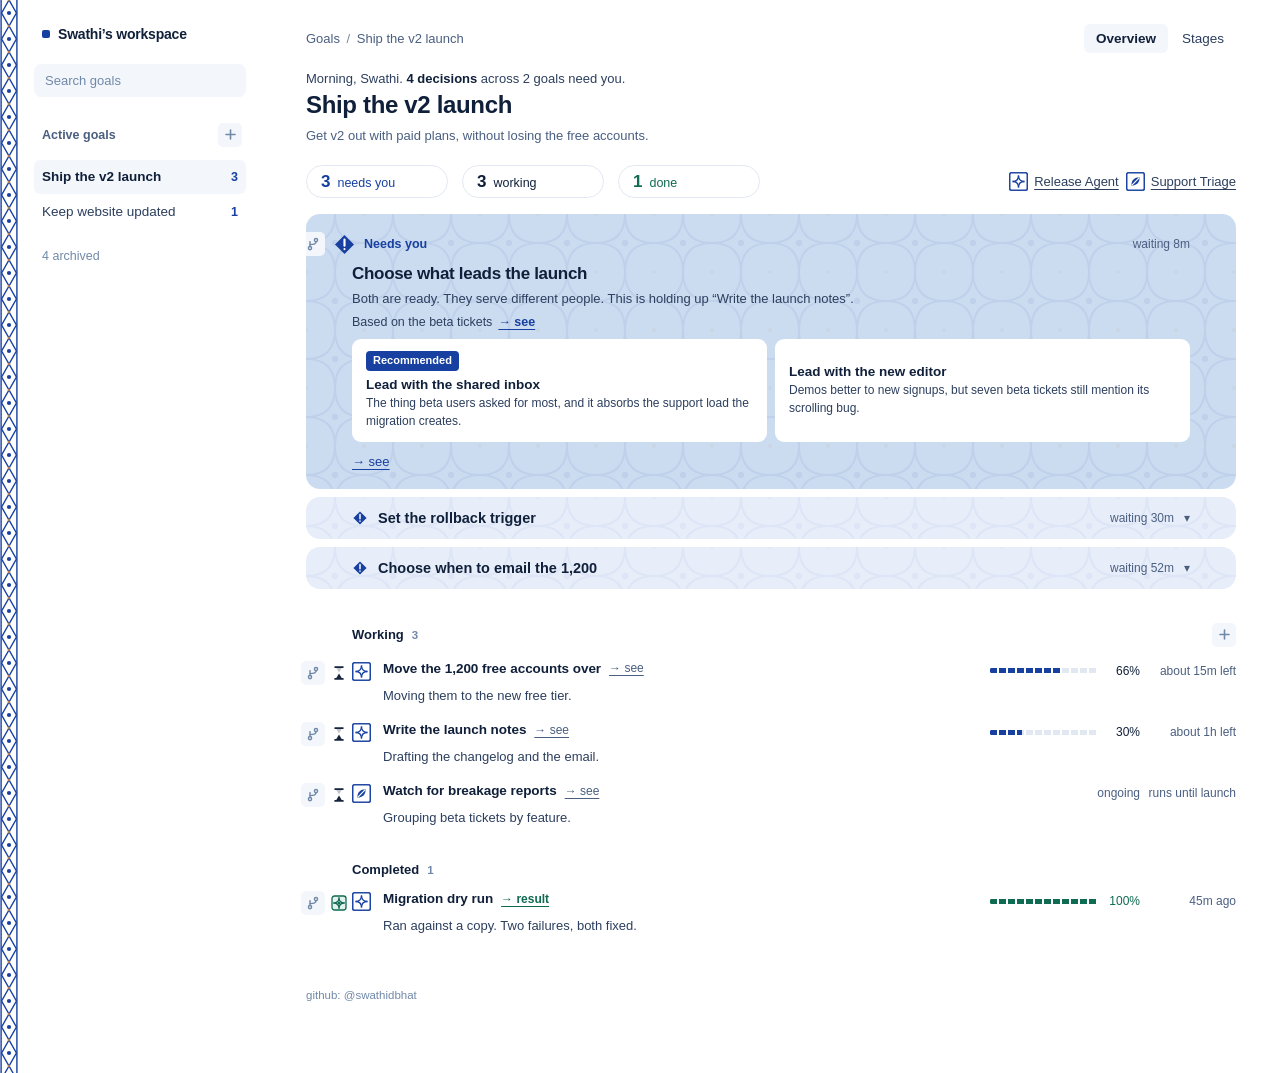
==== commit ee2badd8: "Extend the azulejo tile into four places The pattern was doing one job: texture on the "needs you" s" ====
--- a/index.html
+++ b/index.html
@@ -24,6 +24,24 @@
             <path d="M2.6 8Q8 8 8 2.6M8 2.6Q8 8 13.4 8M13.4 8Q8 8 8 13.4M8 13.4Q8 8 2.6 8" />
           </g>
           <circle cx="8" cy="8" r="1.3" fill="#0f6b52" />
+        </symbol>
+        <symbol id="t-rosette" viewBox="0 0 16 16">
+          <rect x=".7" y=".7" width="14.6" height="14.6" rx="1.4" fill="#fff" stroke="#1740a0" stroke-width="1.1"/>
+          <g fill="none" stroke="#1740a0" stroke-width="1.15"><path d="M3 8Q8 8 8 3"/><path d="M8 3Q8 8 13 8"/><path d="M13 8Q8 8 8 13"/><path d="M8 13Q8 8 3 8"/></g>
+        </symbol>
+        <symbol id="t-leaf" viewBox="0 0 16 16">
+          <rect x=".7" y=".7" width="14.6" height="14.6" rx="1.4" fill="#fff" stroke="#1740a0" stroke-width="1.1"/>
+          <path d="M4.5 11.5C4.5 7 7 4.5 11.5 4.5 11.5 9 9 11.5 4.5 11.5Z" fill="#1740a0"/>
+          <path d="M4.8 11.2 11.2 4.8" stroke="#fff" stroke-width="1"/>
+        </symbol>
+        <symbol id="t-star" viewBox="0 0 16 16">
+          <rect x=".7" y=".7" width="14.6" height="14.6" rx="1.4" fill="#fff" stroke="#1740a0" stroke-width="1.1"/>
+          <path d="M8 2.6 9.3 6.7 13.4 8 9.3 9.3 8 13.4 6.7 9.3 2.6 8 6.7 6.7Z" fill="#1740a0"/>
+        </symbol>
+        <symbol id="t-lattice" viewBox="0 0 16 16">
+          <rect x=".7" y=".7" width="14.6" height="14.6" rx="1.4" fill="#fff" stroke="#1740a0" stroke-width="1.1"/>
+          <g fill="none" stroke="#1740a0" stroke-width="1.2"><path d="M8 3.2 12.8 8 8 12.8 3.2 8Z"/></g>
+          <circle cx="8" cy="8" r="1.5" fill="#1740a0"/>
         </symbol>
         <symbol id="g-plus" viewBox="0 0 16 16"><path d="M8 3.2v9.6M3.2 8h9.6" /></symbol>
         <symbol id="g-branch" viewBox="0 0 16 16">
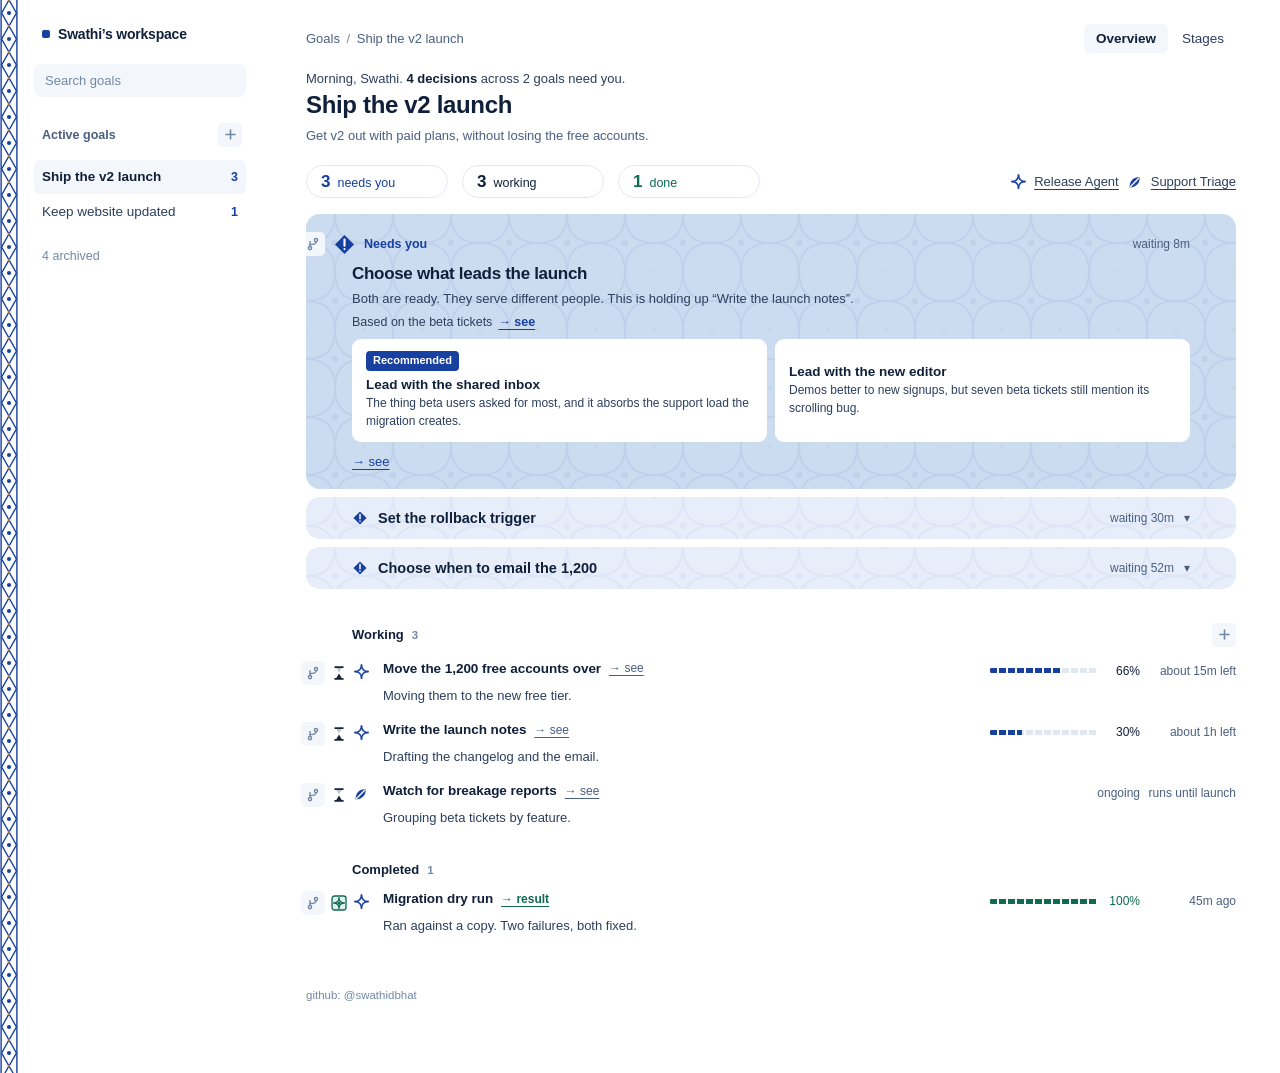
==== commit 79eaa7f0: "Put the border back at the page edge; unframe the agent marks Between the panels the band competed w" ====
--- a/index.html
+++ b/index.html
@@ -26,22 +26,18 @@
           <circle cx="8" cy="8" r="1.3" fill="#0f6b52" />
         </symbol>
         <symbol id="t-rosette" viewBox="0 0 16 16">
-          <rect x=".7" y=".7" width="14.6" height="14.6" rx="1.4" fill="#fff" stroke="#1740a0" stroke-width="1.1"/>
-          <g fill="none" stroke="#1740a0" stroke-width="1.15"><path d="M3 8Q8 8 8 3"/><path d="M8 3Q8 8 13 8"/><path d="M13 8Q8 8 8 13"/><path d="M8 13Q8 8 3 8"/></g>
+          <g fill="none" stroke="#1740a0" stroke-width="1.3"><path d="M2 8Q8 8 8 2"/><path d="M8 2Q8 8 14 8"/><path d="M14 8Q8 8 8 14"/><path d="M8 14Q8 8 2 8"/></g>
         </symbol>
         <symbol id="t-leaf" viewBox="0 0 16 16">
-          <rect x=".7" y=".7" width="14.6" height="14.6" rx="1.4" fill="#fff" stroke="#1740a0" stroke-width="1.1"/>
-          <path d="M4.5 11.5C4.5 7 7 4.5 11.5 4.5 11.5 9 9 11.5 4.5 11.5Z" fill="#1740a0"/>
-          <path d="M4.8 11.2 11.2 4.8" stroke="#fff" stroke-width="1"/>
+          <path d="M3 13C3 7.5 6.2 4.3 11.7 4.3 11.7 9.8 8.5 13 3 13Z" fill="#1740a0"/>
+          <path d="M3.4 12.6 11.3 4.7" stroke="#fff" stroke-width="1.1"/>
         </symbol>
         <symbol id="t-star" viewBox="0 0 16 16">
-          <rect x=".7" y=".7" width="14.6" height="14.6" rx="1.4" fill="#fff" stroke="#1740a0" stroke-width="1.1"/>
-          <path d="M8 2.6 9.3 6.7 13.4 8 9.3 9.3 8 13.4 6.7 9.3 2.6 8 6.7 6.7Z" fill="#1740a0"/>
+          <path d="M8 1.4 9.5 6.5 14.6 8 9.5 9.5 8 14.6 6.5 9.5 1.4 8 6.5 6.5Z" fill="#1740a0"/>
         </symbol>
         <symbol id="t-lattice" viewBox="0 0 16 16">
-          <rect x=".7" y=".7" width="14.6" height="14.6" rx="1.4" fill="#fff" stroke="#1740a0" stroke-width="1.1"/>
-          <g fill="none" stroke="#1740a0" stroke-width="1.2"><path d="M8 3.2 12.8 8 8 12.8 3.2 8Z"/></g>
-          <circle cx="8" cy="8" r="1.5" fill="#1740a0"/>
+          <g fill="none" stroke="#1740a0" stroke-width="1.35"><path d="M8 1.8 14.2 8 8 14.2 1.8 8Z"/></g>
+          <circle cx="8" cy="8" r="1.7" fill="#1740a0"/>
         </symbol>
         <symbol id="g-plus" viewBox="0 0 16 16"><path d="M8 3.2v9.6M3.2 8h9.6" /></symbol>
         <symbol id="g-branch" viewBox="0 0 16 16">
--- a/src/styles.css
+++ b/src/styles.css
@@ -33,7 +33,7 @@
 .label { color: var(--muted); font-size: 12.5px; font-weight: 600; }
 .frame { overflow-x: auto; }
 .app { position: relative; min-width: 1010px; display: grid; grid-template-columns: 244px minmax(0, 1fr); min-height: 100vh; padding-left: 18px; }
-/* the narrow border tile that runs down the edge of the reference panel */
+/* the narrow border tile that runs down the edge of the page */
 .app::before { content: ""; position: absolute; left: 0; top: 0; bottom: 0; width: 18px;
   background-image: url("data:image/svg+xml,%3Csvg xmlns='http://www.w3.org/2000/svg' width='18' height='26' viewBox='0 0 18 26'%3E%3Crect width='18' height='26' fill='%23ffffff'/%3E%3Cg fill='none' stroke='%231740a0' stroke-width='1.4'%3E%3Cpath d='M9 0L16.4 13L9 26L1.6 13Z'/%3E%3Cpath d='M1.1 0v26M16.9 0v26'/%3E%3C/g%3E%3Ccircle cx='9' cy='13' r='2.1' fill='%231740a0'/%3E%3Ccircle cx='9' cy='0' r='1.3' fill='%23b07a4a'/%3E%3Ccircle cx='9' cy='26' r='1.3' fill='%23b07a4a'/%3E%3C/svg%3E"); background-size: 18px 26px; background-repeat: repeat-y; }
 
@@ -84,8 +84,8 @@
 .team { display: flex; align-items: center; gap: 7px; margin-left: auto; }
 
 /* ---------- agent identity ---------- */
-.avatar { display: grid; place-items: center; flex: 0 0 auto; width: 24px; height: 24px; border-radius: 3px;
-  background: #fff; box-shadow: inset 0 0 0 1px var(--cobalt); overflow: hidden; }
+/* the framed square is reserved for a laid tile, so agent identity is the motif alone */
+.avatar { display: grid; place-items: center; flex: 0 0 auto; width: 24px; height: 24px; overflow: hidden; }
 .avatar svg { width: 100%; height: 100%; display: block; }
 .avatar.self-mark { width: auto; padding: 0 7px; color: var(--cobalt); background: var(--panel-soft); box-shadow: none; font-size: 10.5px; font-weight: 600; }
 .avatar.sm { width: 19px; height: 19px; border-radius: 2.5px; }
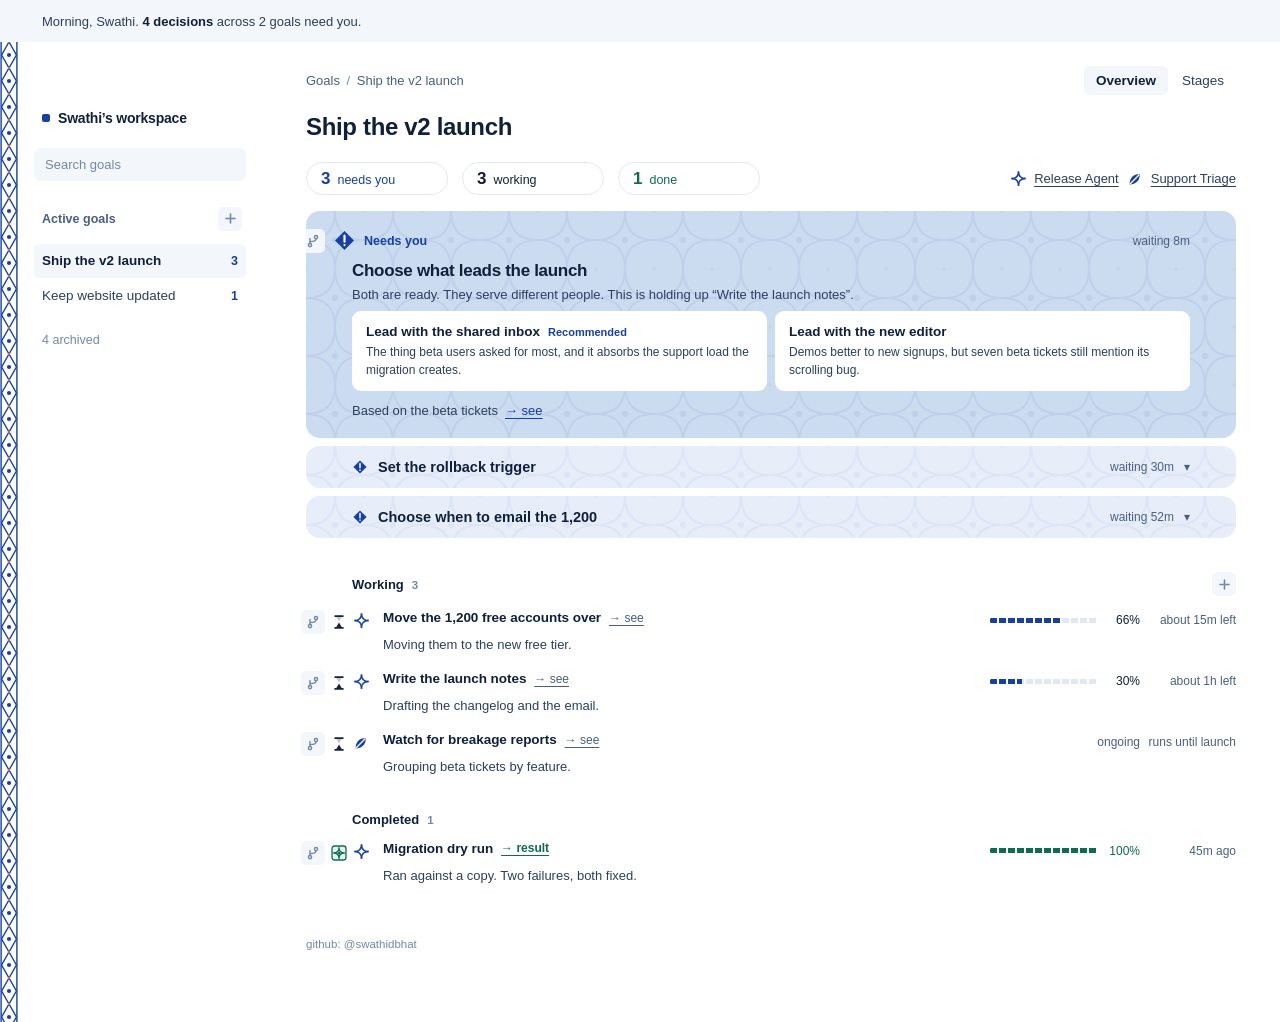
==== commit cf6752bd: "Put the workspace greeting where it belongs, and make decisions readable The greeting counts decisio" ====
--- a/index.html
+++ b/index.html
@@ -47,6 +47,8 @@
       </defs>
     </svg>
 
+    <div class="workspace-bar"><p class="greeting" id="greeting"></p></div>
+
     <div class="frame">
     <div class="app">
       <aside class="sidebar">
@@ -66,9 +68,7 @@
           <div class="crumbs">Goals <i>/</i> <span id="crumbGoal"></span><span id="crumbTail"></span></div>
           <div class="view-toggle"><button class="active" data-view="cockpit">Overview</button><button data-view="map">Stages</button></div>
         </div>
-        <p class="greeting" id="greeting"></p>
         <h1 id="goalTitle"></h1>
-        <p class="subtitle" id="goalSubtitle"></p>
 
         <div class="summary">
           <button class="stat you" data-filter="you"><b id="decisionCount">0</b><span>needs you</span></button>
--- a/src/styles.css
+++ b/src/styles.css
@@ -38,7 +38,7 @@
   background-image: url("data:image/svg+xml,%3Csvg xmlns='http://www.w3.org/2000/svg' width='18' height='26' viewBox='0 0 18 26'%3E%3Crect width='18' height='26' fill='%23ffffff'/%3E%3Cg fill='none' stroke='%231740a0' stroke-width='1.4'%3E%3Cpath d='M9 0L16.4 13L9 26L1.6 13Z'/%3E%3Cpath d='M1.1 0v26M16.9 0v26'/%3E%3C/g%3E%3Ccircle cx='9' cy='13' r='2.1' fill='%231740a0'/%3E%3Ccircle cx='9' cy='0' r='1.3' fill='%23b07a4a'/%3E%3Ccircle cx='9' cy='26' r='1.3' fill='%23b07a4a'/%3E%3C/svg%3E"); background-size: 18px 26px; background-repeat: repeat-y; }
 
 /* ---------- sidebar ---------- */
-.sidebar { position: sticky; top: 0; align-self: start; padding: 26px 16px; }
+.sidebar { position: sticky; top: 42px; align-self: start; padding: 26px 16px; }
 .brand { display: flex; align-items: center; gap: 8px; padding: 0 8px; font-size: 14px; font-weight: 600; letter-spacing: -.015em; }
 .mark { width: 8px; height: 8px; border-radius: 2px; background: var(--cobalt); }
 .goal-search { width: 100%; margin: 22px 0 18px; padding: 8px 10px; color: var(--ink); border: 1px solid var(--sunken); border-radius: 7px; background: var(--sunken); outline: none; font-size: 13px; }
@@ -66,10 +66,10 @@
 .view-toggle { display: flex; gap: 2px; }
 .view-toggle button { padding: 7px 12px; color: var(--body); border: 0; border-radius: 6px; background: none; font-size: 13.5px; }
 .view-toggle button.active { color: var(--ink); background: var(--sunken); font-weight: 600; }
-.greeting { margin: 18px 0 0; color: var(--body); font-size: 13px; }
+.workspace-bar { position: sticky; top: 0; z-index: 6; display: flex; align-items: center; min-width: 1010px; height: 42px; padding: 0 40px 0 42px; background: var(--sunken); }
+.greeting { margin: 0; color: var(--body); font-size: 13px; }
 .greeting b { color: var(--ink); font-weight: 600; }
-h1 { margin: 5px 0 0; font-family: var(--display); font-size: 24px; font-weight: 600; letter-spacing: -.014em; line-height: 1.2; }
-.subtitle { max-width: 560px; margin: 6px 0 0; color: var(--muted); font-size: 13px; line-height: 1.5; }
+h1 { margin: 18px 0 0; font-family: var(--display); font-size: 24px; font-weight: 600; letter-spacing: -.014em; line-height: 1.2; }
 
 .summary { display: flex; align-items: center; gap: 14px; margin: 20px 0 16px; }
 .stat { display: flex; flex: 0 0 auto; min-width: 142px; align-items: baseline; gap: 7px; padding: 7px 14px; border: 1px solid var(--hair); border-radius: 20px; background: var(--canvas); }
@@ -107,16 +107,15 @@
 .decision .since { margin-left: auto; color: var(--muted); font-size: 12px; }
 .decision h3 { margin: 8px 0 4px; color: var(--ink); font-family: var(--display); font-size: 17px; font-weight: 600; letter-spacing: -.018em; line-height: 1.2; }
 .decision .why { margin: 0 0 6px; color: var(--body); font-size: 13px; line-height: 1.5; }
-.basis-of { display: inline; margin-right: 6px; color: var(--body); font-size: 12.5px; }
-.basis { display: inline-flex; align-items: center; gap: 5px; margin: 0 0 10px; padding: 0; color: var(--cobalt); border: 0; background: none; font-size: 12.5px; font-weight: 600; text-decoration: underline; text-underline-offset: 3px; }
-.basis:hover { text-decoration: underline; }
+.basis-of { color: var(--body); font-size: 13px; }
 .options { display: grid; grid-template-columns: 1fr 1fr; gap: 8px; }
 .option { position: relative; padding: 12px 14px; color: var(--ink); text-align: left; border: 0; border-radius: 9px; background: #ffffff; }
 .option:hover { box-shadow: 0 2px 12px rgba(16,32,58,.18); }
-.option b { display: block; margin-bottom: 3px; color: var(--ink); font-size: 13.5px; font-weight: 600; }
-.option span { display: block; color: var(--body); font-size: 12px; line-height: 1.45; }
-.option .rec { display: inline-block; margin-bottom: 6px; padding: 2px 7px; border-radius: 4px; background: var(--cobalt); color: #fff; font-size: 11px; font-weight: 600; }
-.decision .acts { display: flex; align-items: center; gap: 14px; margin-top: 12px; }
+.o-head { display: flex; align-items: baseline; gap: 8px; margin-bottom: 4px; }
+.option b { flex: 0 1 auto; color: var(--ink); font-size: 13.5px; font-weight: 600; line-height: 1.3; }
+.o-why { display: block; color: var(--body); font-size: 12px; line-height: 1.45; }
+.option .rec { flex: 0 0 auto; color: var(--cobalt); font-size: 11px; font-weight: 600; }
+.decision .acts { display: flex; align-items: baseline; gap: 7px; margin-top: 12px; }
 .quiet-act { padding: 0; color: var(--cobalt); border: 0; background: none; font-size: 13px; text-decoration: underline; text-underline-offset: 3px; }
 .quiet-act:hover { color: var(--ink); text-decoration: underline; }
 /* collapsed: only the first decision is expanded */
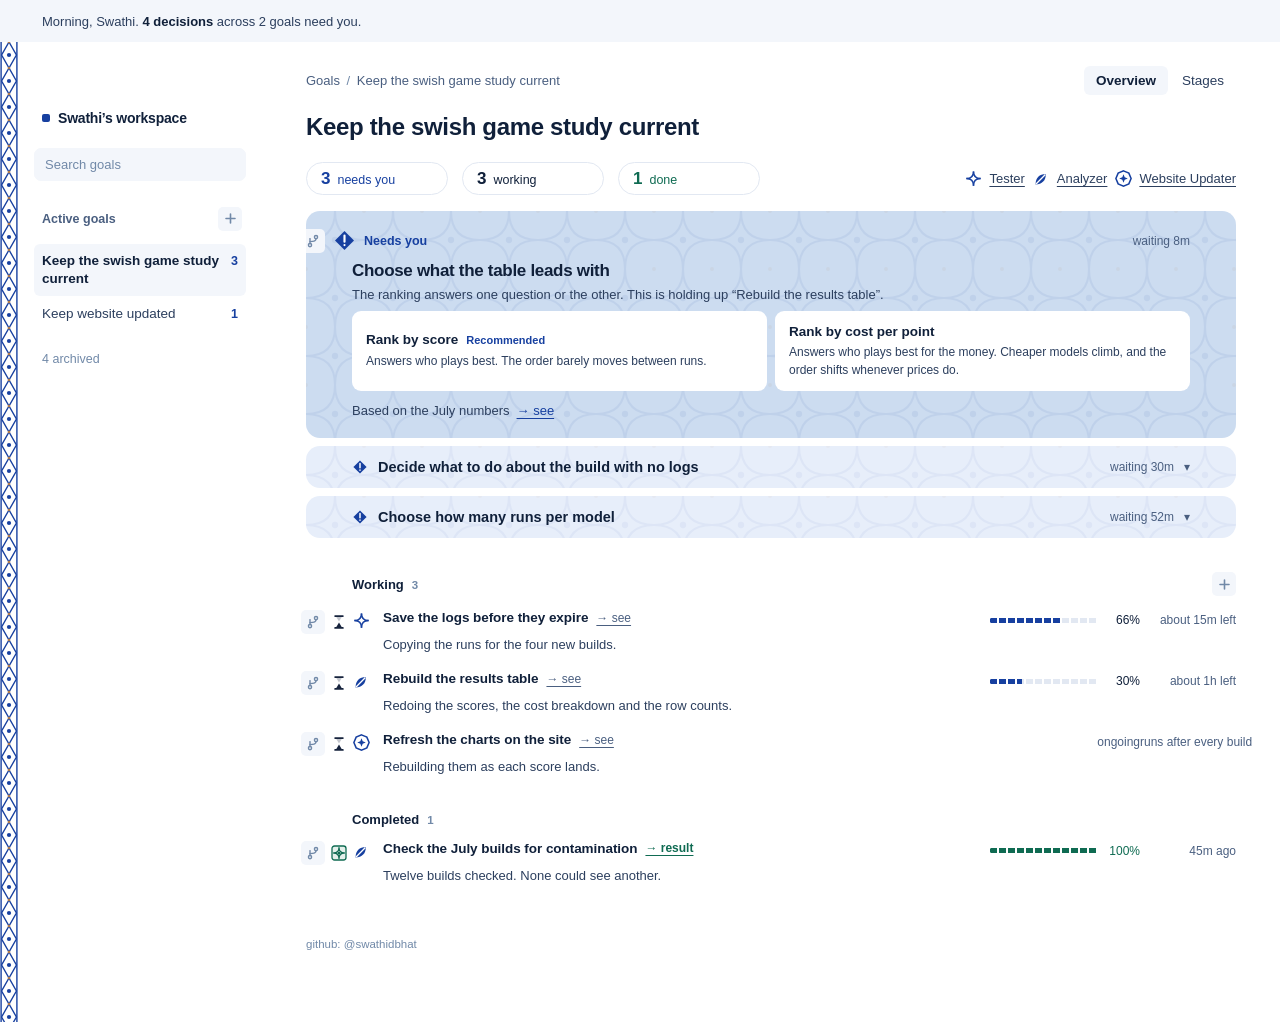
==== commit 178cf0d0: "Seed the cockpit with the swish game study The launch scenario was generic and its decisions were ta" ====
--- a/index.html
+++ b/index.html
@@ -38,6 +38,10 @@
         <symbol id="t-lattice" viewBox="0 0 16 16">
           <g fill="none" stroke="#1740a0" stroke-width="1.35"><path d="M8 1.8 14.2 8 8 14.2 1.8 8Z"/></g>
           <circle cx="8" cy="8" r="1.7" fill="#1740a0"/>
+        </symbol>
+        <symbol id="t-octagram" viewBox="0 0 16 16">
+          <g fill="none" stroke="#1740a0" stroke-width="1.3"><path d="M8 1.6 12.5 3.5 14.4 8 12.5 12.5 8 14.4 3.5 12.5 1.6 8 3.5 3.5Z"/></g>
+          <path d="M8 4.4 9 7 11.6 8 9 9 8 11.6 7 9 4.4 8 7 7Z" fill="#1740a0"/>
         </symbol>
         <symbol id="g-plus" viewBox="0 0 16 16"><path d="M8 3.2v9.6M3.2 8h9.6" /></symbol>
         <symbol id="g-branch" viewBox="0 0 16 16">
@@ -96,6 +100,7 @@
             <p class="copy" id="nodeCopy"></p>
             <p class="p-why" id="nodeReason"></p>
             <div id="panelDep"></div>
+            <div id="panelOptions"></div>
             <div id="panelLatest"></div>
             <div id="panelResult"></div>
             <button class="panel-link p-add" id="branchFromNode">+ work</button>
--- a/src/styles.css
+++ b/src/styles.css
@@ -167,8 +167,9 @@
 
 /* ---------- flow ---------- */
 .map-view { display: none; }
-.map-view.visible { display: grid; grid-template-columns: minmax(0, 1fr) 232px; gap: 34px; }
-.flow { position: relative; display: grid; grid-template-columns: repeat(3, minmax(0, 1fr)); gap: 52px; min-height: 300px; }
+.map-view.visible { display: grid; grid-template-columns: minmax(0, 1fr) 300px; gap: 44px; }
+.flow { position: relative; display: grid; grid-template-columns: repeat(3, minmax(0, 1fr)); gap: 56px; min-height: 300px; }
+main:has(.map-view.visible) { width: min(1200px, 100%); }
 .edge-layer { position: absolute; inset: 0; z-index: 0; width: 100%; height: 100%; pointer-events: none; }
 .edge-layer path { fill: none; stroke: #c9d6e8; stroke-width: 1; }
 .edge-layer path.dash { stroke-dasharray: 3 4; }
@@ -176,18 +177,23 @@
 .colhead { margin: 0 0 8px; padding-bottom: 2px; }
 .node { display: flex; align-items: flex-start; gap: 9px; width: 100%; margin-bottom: 3px; padding: 10px 9px 11px 5px; text-align: left; border: 0; border-radius: 7px; background: none; }
 .node .gl { margin-top: 1px; }
-.node:hover, .node.selected { background: var(--sunken); }
+.node:hover { background: var(--sunken); }
+.node.selected { background: var(--panel-soft); }
 .node b { display: block; font-size: 13px; font-weight: 600; letter-spacing: -.005em; line-height: 1.3; }
 .node span { display: block; margin-top: 4px; color: var(--body); font-size: 12px; }
 .node .meter { width: 100%; margin-top: 7px; padding-top: 0; }
 .node.you b { color: var(--cobalt); }
 
+.map-view .panel { position: relative; align-self: start; padding: 20px 22px 22px; border-radius: 14px; background: var(--sunken); }
+.map-view .panel::before { content: ""; position: absolute; left: -5px; top: var(--notch-y, 40px); width: 12px; height: 12px; margin-top: -6px; border-radius: 2px; background: var(--sunken); transform: rotate(45deg); }
 .panel .p-state { display: flex; align-items: center; gap: 7px; color: var(--muted); font-size: 12.5px; font-weight: 600; }
 .panel .p-state .gl { width: 14px; height: 14px; }
-.panel h2 { margin: 9px 0 10px; font-family: var(--display); font-size: 17px; font-weight: 600; letter-spacing: -.014em; line-height: 1.3; }
+.panel h2 { margin: 8px 0 9px; font-family: var(--display); font-size: 16px; font-weight: 600; letter-spacing: -.014em; line-height: 1.3; }
 .panel .copy { margin: 0; color: var(--body); font-size: 13.5px; line-height: 1.6; }
 .p-why { margin: 13px 0 0; font-size: 14px; font-weight: 600; line-height: 1.55; }
-.p-dep { margin-top: 16px; padding: 10px 12px; border-radius: 8px; background: var(--sunken); font-size: 12.5px; line-height: 1.5; }
+.panel .options { grid-template-columns: minmax(0, 1fr); gap: 6px; margin-top: 12px; }
+.panel .option { padding: 10px 12px; }
+.p-dep { margin-top: 16px; padding: 10px 12px; border-radius: 8px; background: var(--canvas); font-size: 12.5px; line-height: 1.5; }
 .p-dep span { color: var(--faint); }
 .p-dep b { display: block; margin-top: 2px; font-weight: 600; }
 .p-latest { margin-top: 22px; }
